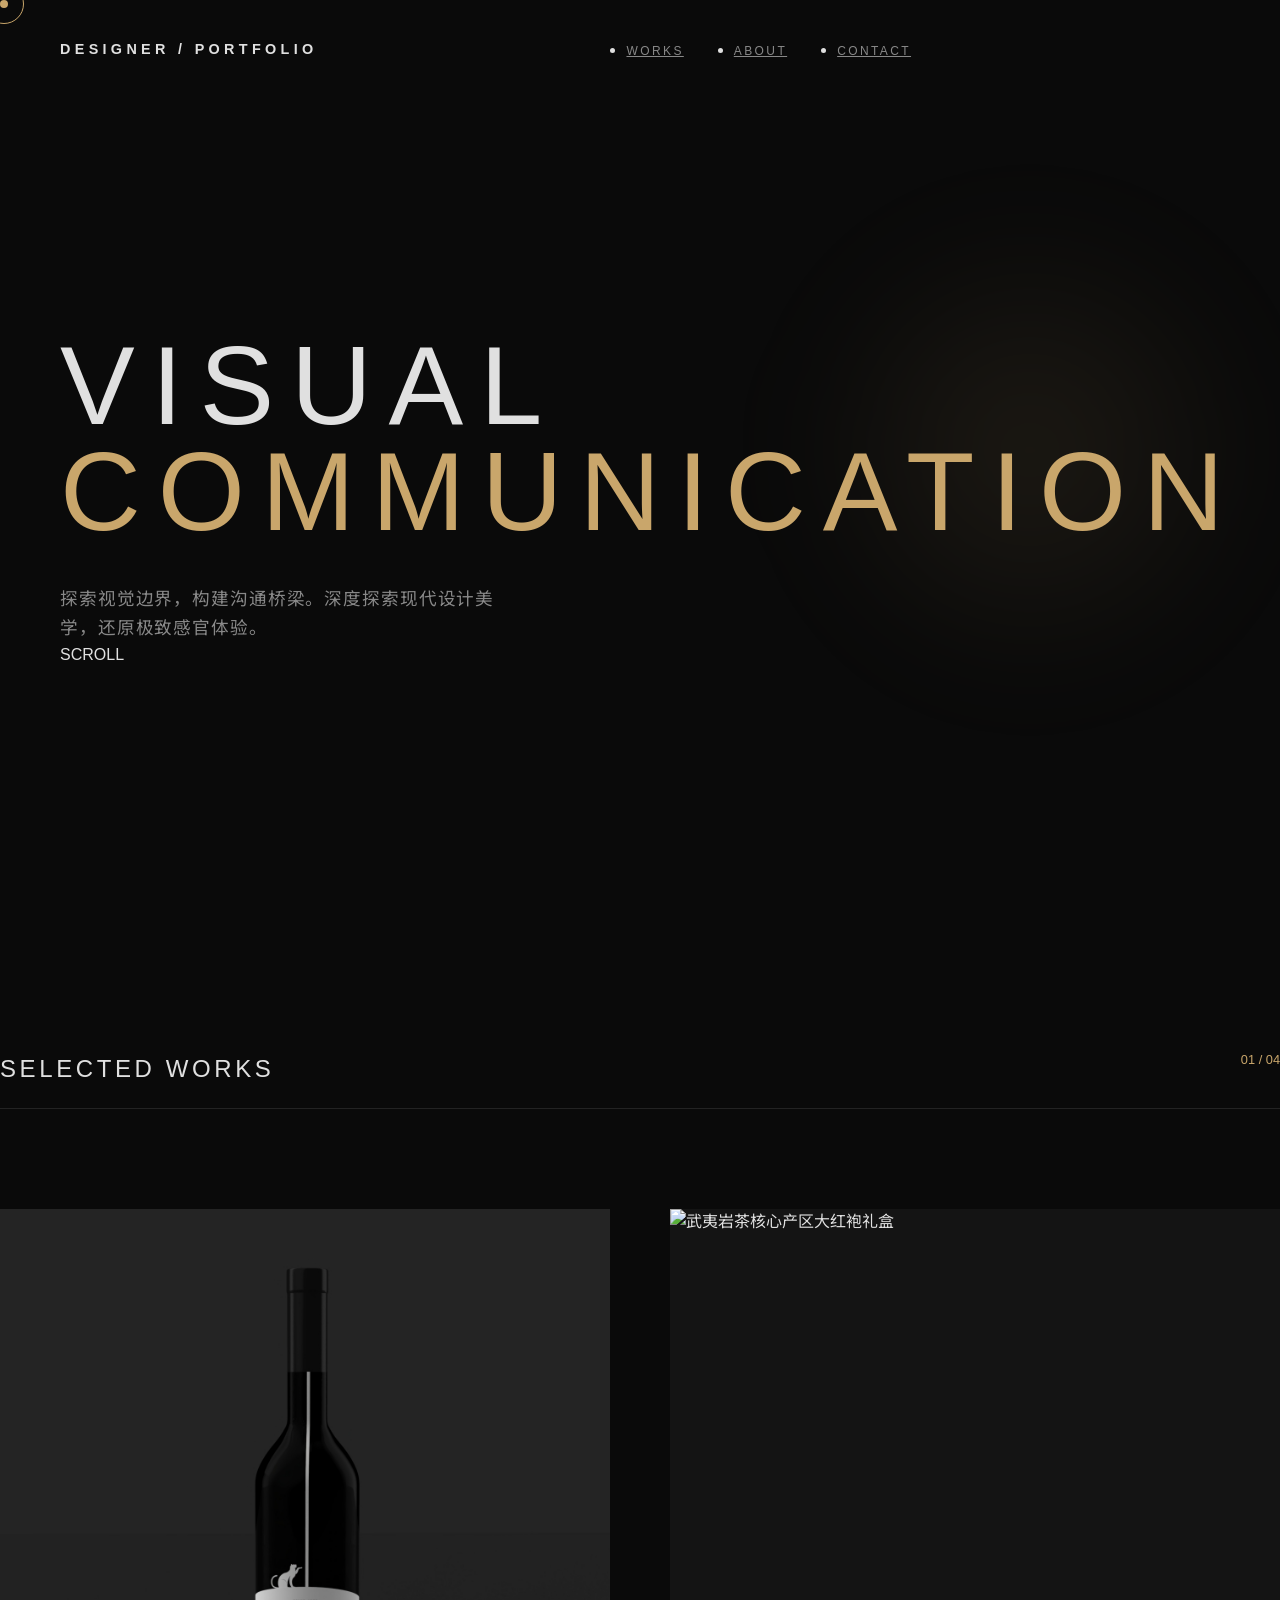
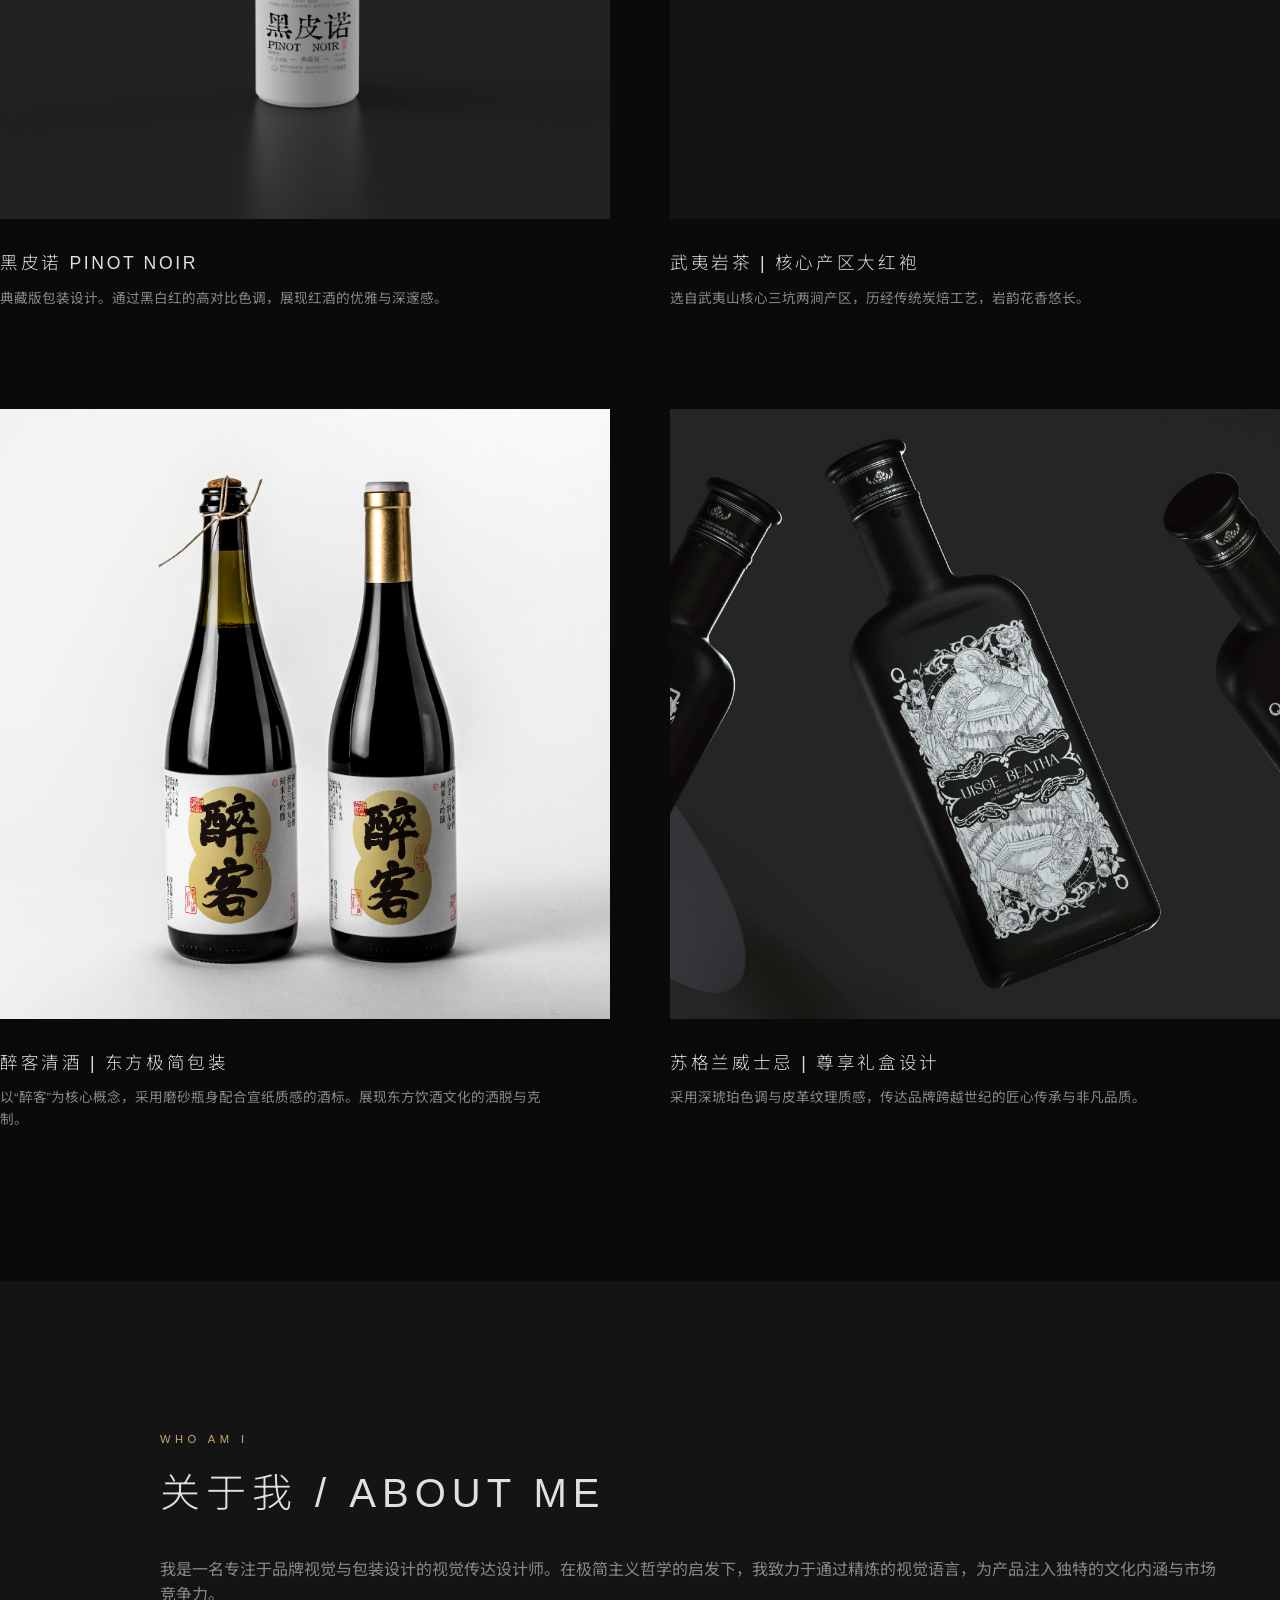
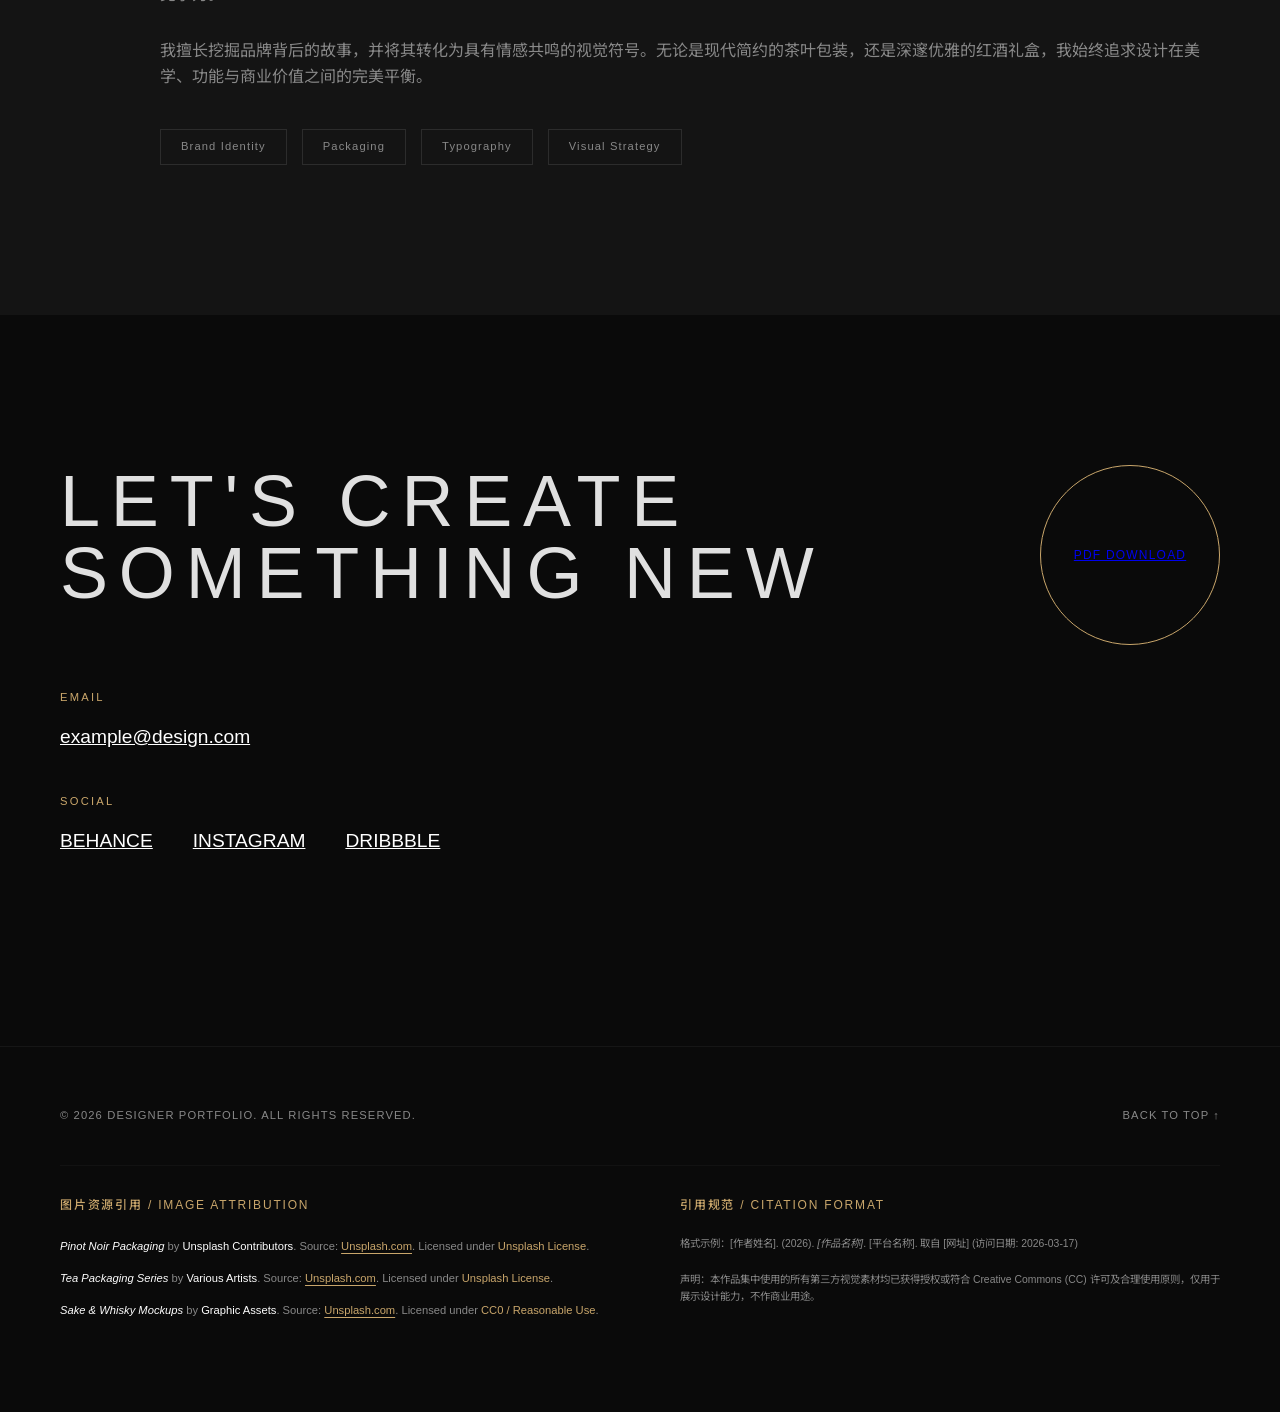
==== index.html @ 7d3fbe0e "Add files via upload" ====
<!DOCTYPE html>
<html lang="zh-CN">
<head>
    <meta charset="UTF-8">
    <meta name="viewport" content="width=device-width, initial-scale=1.0">
    <title>个人设计作品集 | Professional Design Portfolio</title>
    <meta name="description" content="视觉传达专业个人作品集 - 极简主义与现代美学的深度融合。探索视觉边界，构建沟通桥梁。">
    <meta name="keywords" content="视觉传达, 包装设计, 品牌设计, 高端包装设计, 作品集">
    
    <!-- Open Graph / Facebook -->
    <meta property="og:type" content="website">
    <meta property="og:title" content="视觉传达作品集 | Visual Communication Portfolio">
    <meta property="og:description" content="极简主义与现代美学的深度融合。探索视觉边界，构建沟通桥梁。">
    
    <link rel="stylesheet" href="style.css">
    <!-- Google Fonts: Noto Sans SC for Source Han Sans experience -->
    <link href="https://fonts.googleapis.com/css2?family=Noto+Sans+SC:wght@100;300;400;500;700;900&display=swap" rel="stylesheet">
    
    <!-- JSON-LD Structured Data for SEO -->
    <script type="application/ld+json">
    {
      "@context": "https://schema.org",
      "@type": "Person",
      "name": "设计师姓名",
      "jobTitle": "视觉传达设计师",
      "description": "专注于品牌视觉与包装设计的视觉传达设计师。",
      "url": "https://your-portfolio-url.com"
    }
    </script>
</head>
<body>
    <!-- Custom Cursor -->
    <div class="cursor"></div>
    <div class="cursor-follower"></div>

    <header>
        <nav class="container">
            <div class="logo">DESIGNER / PORTFOLIO</div>
            <ul class="nav-links">
                <li><a href="#works">WORKS</a></li>
                <li><a href="#about">ABOUT</a></li>
                <li><a href="#contact">CONTACT</a></li>
            </ul>
            <div class="menu-toggle">
                <span></span>
                <span></span>
            </div>
        </nav>
    </header>

    <main>
        <!-- Hero Section -->
        <section class="hero">
            <div class="hero-content container">
                <h1 class="reveal-text">VISUAL<br><span class="accent-text">COMMUNICATION</span></h1>
                <p class="reveal-text-slow">探索视觉边界，构建沟通桥梁。深度探索现代设计美学，还原极致感官体验。</p>
                <div class="scroll-indicator">
                    <div class="mouse"></div>
                    <span>SCROLL</span>
                </div>
            </div>
            <div class="hero-image-container">
                <img src="pinot-noir.jpg" alt="Featured Work: PINOT NOIR" class="hero-img">
            </div>
            <div class="hero-bg-overlay"></div>
        </section>

        <!-- Works Section -->
        <section id="works" class="works container">
            <div class="section-header">
                <h2 class="reveal-title">SELECTED WORKS</h2>
                <span class="section-number">01 / 04</span>
                <div class="divider"></div>
            </div>
            
            <div class="works-grid">
                <!-- Project 1 -->
                <div class="work-item" data-id="project1" data-category="Packaging">
                    <div class="work-image">
                        <img src="pinot-noir.jpg" alt="黑皮诺 PINOT NOIR 包装设计" class="lazy-load">
                        <div class="work-overlay">
                            <div class="overlay-content">
                                <span class="category">PACKAGING DESIGN</span>
                                <h3>黑皮诺 PINOT NOIR</h3>
                                <div class="view-project">VIEW PROJECT +</div>
                            </div>
                        </div>
                    </div>
                    <div class="work-info">
                        <h3>黑皮诺 PINOT NOIR</h3>
                        <p>典藏版包装设计。通过黑白红的高对比色调，展现红酒的优雅与深邃感。</p>
                    </div>
                </div>

                <!-- Project 2 -->
                <div class="work-item" data-id="project2" data-category="Tea">
                    <div class="work-image">
                        <img src="box-tea-premium.jpg" alt="武夷岩茶核心产区大红袍礼盒" class="lazy-load">
                        <div class="work-overlay">
                            <div class="overlay-content">
                                <span class="category">TEA PACKAGING</span>
                                <h3>武夷岩茶 | 大红袍</h3>
                                <div class="view-project">VIEW PROJECT +</div>
                            </div>
                        </div>
                    </div>
                    <div class="work-info">
                        <h3>武夷岩茶 | 核心产区大红袍</h3>
                        <p>选自武夷山核心三坑两涧产区，历经传统炭焙工艺，岩韵花香悠长。</p>
                    </div>
                </div>

                <!-- Project 3 -->
                <div class="work-item" data-id="project3" data-category="Sake">
                    <div class="work-image">
                        <img src="zuike.jpg" alt="醉客清酒包装" class="lazy-load">
                        <div class="work-overlay">
                            <div class="overlay-content">
                                <span class="category">LIQUOR PACKAGING</span>
                                <h3>醉客清酒 | ZUIKE SAKE</h3>
                                <div class="view-project">VIEW PROJECT +</div>
                            </div>
                        </div>
                    </div>
                    <div class="work-info">
                        <h3>醉客清酒 | 东方极简包装</h3>
                        <p>以“醉客”为核心概念，采用磨砂瓶身配合宣纸质感的酒标。展现东方饮酒文化的洒脱与克制。</p>
                    </div>
                </div>

                <!-- Project 4 -->
                <div class="work-item" data-id="project4" data-category="Whisky">
                    <div class="work-image">
                        <img src="sugelanweishiji.jpg" alt="苏格兰威士忌高端包装" class="lazy-load">
                        <div class="work-overlay">
                            <div class="overlay-content">
                                <span class="category">LIQUOR PACKAGING</span>
                                <h3>苏格兰威士忌 | SCOTCH WHISKY</h3>
                                <div class="view-project">VIEW PROJECT +</div>
                            </div>
                        </div>
                    </div>
                    <div class="work-info">
                        <h3>苏格兰威士忌 | 尊享礼盒设计</h3>
                        <p>采用深琥珀色调与皮革纹理质感，传达品牌跨越世纪的匠心传承与非凡品质。</p>
                    </div>
                </div>
            </div>
        </section>

        <!-- Project Detail Modal -->
        <div id="projectModal" class="modal">
            <div class="modal-backdrop"></div>
            <div class="modal-content-wrapper container">
                <div class="modal-close-btn">&times;</div>
                <div class="modal-body">
                    <div class="modal-image-side">
                        <img id="modalImage" src="" alt="Project Detail">
                    </div>
                    <div class="modal-info-side">
                        <div class="modal-header">
                            <span id="modalCategory" class="category-tag">CATEGORY</span>
                            <h2 id="modalTitle">Project Title</h2>
                        </div>
                        <div class="modal-meta-grid">
                            <div class="meta-item">
                                <span class="meta-label">创作时间 / DATE</span>
                                <span id="modalDate" class="meta-value">-</span>
                            </div>
                            <div class="meta-item">
                                <span class="meta-label">材质尺寸 / SIZE</span>
                                <span id="modalSize" class="meta-value">-</span>
                            </div>
                            <div class="meta-item">
                                <span class="meta-label">艺术家 / ARTIST</span>
                                <span id="modalArtist" class="meta-value">-</span>
                            </div>
                        </div>
                        <div class="modal-description">
                            <h3>作品描述 / DESCRIPTION</h3>
                            <p id="modalDesc">-</p>
                        </div>
                        <div class="modal-footer">
                            <a href="#" class="btn-outline">VIEW LIVE CASE</a>
                        </div>
                    </div>
                </div>
            </div>
        </div>

        <!-- About Section -->
        <section id="about" class="about">
            <div class="container about-flex">
                <div class="about-image reveal-left">
                    <img src="profile.jpg" alt="Profile" class="grayscale-img">
                </div>
                <div class="about-text reveal-right">
                    <span class="sub-title">WHO AM I</span>
                    <h2>关于我 / ABOUT ME</h2>
                    <p>我是一名专注于品牌视觉与包装设计的视觉传达设计师。在极简主义哲学的启发下，我致力于通过精炼的视觉语言，为产品注入独特的文化内涵与市场竞争力。</p>
                    <p>我擅长挖掘品牌背后的故事，并将其转化为具有情感共鸣的视觉符号。无论是现代简约的茶叶包装，还是深邃优雅的红酒礼盒，我始终追求设计在美学、功能与商业价值之间的完美平衡。</p>
                    <div class="skills-tag">
                        <span>Brand Identity</span>
                        <span>Packaging</span>
                        <span>Typography</span>
                        <span>Visual Strategy</span>
                    </div>
                </div>
            </div>
        </section>
    </main>

    <footer id="contact">
        <div class="container footer-content">
            <div class="footer-left">
                <h2 class="footer-title">LET'S CREATE<br>SOMETHING NEW</h2>
                <div class="contact-links">
                    <div class="contact-item">
                        <span class="label">EMAIL</span>
                        <a href="mailto:example@design.com" class="link-hover">example@design.com</a>
                    </div>
                    <div class="contact-item">
                        <span class="label">SOCIAL</span>
                        <div class="social-links">
                            <a href="#" class="link-hover">BEHANCE</a>
                            <a href="#" class="link-hover">INSTAGRAM</a>
                            <a href="#" class="link-hover">DRIBBBLE</a>
                        </div>
                    </div>
                </div>
            </div>
            <div class="footer-right">
                <a href="#" class="btn-circle">
                    <span>PDF DOWNLOAD</span>
                </a>
            </div>
        </div>
        <div class="container footer-bottom">
            <div class="copyright">&copy; 2026 DESIGNER PORTFOLIO. ALL RIGHTS RESERVED.</div>
            <div class="back-to-top" id="backToTop">BACK TO TOP ↑</div>
        </div>

        <!-- Image Attribution & Copyright Statement -->
        <div class="container attribution-section" aria-label="Image attribution">
            <div class="divider"></div>
            <div class="attribution-content">
                <div class="attribution-column">
                    <h4>图片资源引用 / IMAGE ATTRIBUTION</h4>
                    <ul class="attribution-list">
                        <li>
                            <cite>Pinot Noir Packaging</cite> by <span class="author">Unsplash Contributors</span>. 
                            Source: <a href="https://unsplash.com" target="_blank" rel="noopener">Unsplash.com</a>. 
                            Licensed under <span class="license">Unsplash License</span>.
                        </li>
                        <li>
                            <cite>Tea Packaging Series</cite> by <span class="author">Various Artists</span>. 
                            Source: <a href="https://unsplash.com" target="_blank" rel="noopener">Unsplash.com</a>. 
                            Licensed under <span class="license">Unsplash License</span>.
                        </li>
                        <li>
                            <cite>Sake & Whisky Mockups</cite> by <span class="author">Graphic Assets</span>. 
                            Source: <a href="https://unsplash.com" target="_blank" rel="noopener">Unsplash.com</a>. 
                            Licensed under <span class="license">CC0 / Reasonable Use</span>.
                        </li>
                    </ul>
                </div>
                <div class="attribution-column">
                    <h4>引用规范 / CITATION FORMAT</h4>
                    <p class="citation-example">
                        <small>
                            格式示例：[作者姓名]. (2026). <cite>[作品名称]</cite>. [平台名称]. 取自 [网址] (访问日期: 2026-03-17)
                        </small>
                    </p>
                    <p class="license-notice">
                        <small>声明：本作品集中使用的所有第三方视觉素材均已获得授权或符合 Creative Commons (CC) 许可及合理使用原则，仅用于展示设计能力，不作商业用途。</small>
                    </p>
                </div>
            </div>
        </div>
    </footer>

    <script src="script.js"></script>
</body>
</html>
---- style.css ----
/* Professional Minimalist Portfolio Implementation */

:root {
    --bg-color: #0a0a0a;
    --text-color: #e0e0e0;
    --accent-color: #c9a66b; /* Muted Gold */
    --gray-dark: #141414;
    --gray-medium: #888888;
    --white: #ffffff;
    --black: #000000;
    --transition-slow: all 0.8s cubic-bezier(0.2, 0.8, 0.2, 1);
    --transition-fast: all 0.4s cubic-bezier(0.25, 0.46, 0.45, 0.94);
}

* {
    margin: 0;
    padding: 0;
    box-sizing: border-box;
    cursor: none; /* Hide default cursor for custom cursor */
}

html {
    scroll-behavior: smooth;
    background-color: var(--bg-color);
}

body {
    font-family: 'Helvetica', 'Noto Sans SC', sans-serif;
    background-color: var(--bg-color);
    color: var(--text-color);
    line-height: 1.6;
    overflow-x: hidden;
    -webkit-font-smoothing: antialiased;
}

.container {
    max-width: 1400px;
    margin: 0 auto;
    padding: 0 60px;
}

/* Custom Cursor */
.cursor {
    width: 8px;
    height: 8px;
    background: var(--accent-color);
    border-radius: 50%;
    position: fixed;
    pointer-events: none;
    z-index: 9999;
    transition: transform 0.1s ease;
}

.cursor-follower {
    width: 40px;
    height: 40px;
    border: 1px solid var(--accent-color);
    border-radius: 50%;
    position: fixed;
    pointer-events: none;
    z-index: 9998;
    transition: transform 0.15s ease, width 0.3s, height 0.3s;
}

/* Typography */
h1, h2, h3 {
    font-weight: 300;
    letter-spacing: 0.15em;
    text-transform: uppercase;
}

.accent-text {
    color: var(--accent-color);
    font-weight: 500;
}

/* Header & Navigation */
header {
    height: 100px;
    display: flex;
    align-items: center;
    position: fixed;
    top: 0;
    width: 100%;
    z-index: 1000;
    transition: var(--transition-fast);
}

header.scrolled {
    height: 70px;
    background-color: rgba(10, 10, 10, 0.85);
    backdrop-filter: blur(15px);
    border-bottom: 1px solid rgba(255, 255, 255, 0.05);
}

nav {
    display: flex;
    justify-content: space-between;
    align-items: center;
    width: 100%;
}

.logo {
    font-size: 0.9rem;
    font-weight: 700;
    letter-spacing: 0.3em;
}

.nav-links {
    display: flex;
    gap: 50px;
}

.nav-links a {
    font-size: 0.75rem;
    letter-spacing: 0.2em;
    color: var(--gray-medium);
    position: relative;
}

.nav-links a::after {
    content: '';
    position: absolute;
    bottom: -5px;
    left: 0;
    width: 0;
    height: 1px;
    background: var(--accent-color);
    transition: var(--transition-fast);
}

.nav-links a:hover {
    color: var(--white);
}

.nav-links a:hover::after {
    width: 100%;
}

/* Hero Section */
.hero {
    height: 100vh;
    display: flex;
    align-items: center;
    justify-content: space-between;
    position: relative;
    padding-top: 100px;
}

.hero-content {
    flex: 1.2;
    z-index: 10;
}

.hero h1 {
    font-size: 7rem;
    line-height: 0.95;
    margin-bottom: 40px;
    opacity: 0;
    transform: translateY(50px);
}

.hero p {
    font-size: 1.1rem;
    max-width: 450px;
    color: var(--gray-medium);
    letter-spacing: 0.05em;
    opacity: 0;
}

.hero-image-container {
    flex: 1;
    height: 80vh;
    display: flex;
    align-items: center;
    justify-content: center;
    position: relative;
    overflow: hidden;
}

.hero-img {
    width: 100%;
    height: 100%;
    object-fit: cover;
    filter: grayscale(0.2) brightness(0.8);
    transition: var(--transition-slow);
}

.hero-bg-overlay {
    position: absolute;
    width: 500px;
    height: 500px;
    background: radial-gradient(circle, rgba(201, 166, 107, 0.1) 0%, transparent 70%);
    top: 50%;
    right: 0%;
    transform: translateY(-50%);
    filter: blur(50px);
    pointer-events: none;
}

/* Works Section */
.works {
    padding: 150px 0;
}

.section-header {
    margin-bottom: 100px;
    position: relative;
}

.section-header h2 {
    font-size: 1.5rem;
    margin-bottom: 20px;
}

.section-number {
    position: absolute;
    right: 0;
    top: 0;
    font-size: 0.8rem;
    color: var(--accent-color);
    font-weight: 500;
}

.divider {
    width: 100%;
    height: 1px;
    background: rgba(255, 255, 255, 0.1);
}

.works-grid {
    display: grid;
    grid-template-columns: repeat(2, 1fr);
    gap: 100px 60px;
}

.work-item {
    position: relative;
}

.work-image {
    position: relative;
    aspect-ratio: 1 / 1;
    overflow: hidden;
    background: var(--gray-dark);
}

.work-image img {
    width: 100%;
    height: 100%;
    object-fit: cover;
    transition: var(--transition-slow);
    opacity: 0;
}

.work-image img.loaded {
    opacity: 1;
}

.work-overlay {
    position: absolute;
    top: 0;
    left: 0;
    width: 100%;
    height: 100%;
    background: rgba(0, 0, 0, 0.8);
    display: flex;
    align-items: center;
    justify-content: center;
    opacity: 0;
    transition: var(--transition-fast);
}

.overlay-content {
    text-align: center;
    transform: translateY(20px);
    transition: var(--transition-fast);
}

.work-item:hover .work-overlay {
    opacity: 1;
}

.work-item:hover .overlay-content {
    transform: translateY(0);
}

.work-item:hover .work-image img {
    transform: scale(1.1);
}

.category {
    font-size: 0.7rem;
    color: var(--accent-color);
    letter-spacing: 0.3em;
    display: block;
    margin-bottom: 15px;
}

.view-project {
    margin-top: 25px;
    font-size: 0.75rem;
    letter-spacing: 0.1em;
    border-bottom: 1px solid var(--accent-color);
    display: inline-block;
    padding-bottom: 5px;
}

.work-info {
    margin-top: 30px;
}

.work-info h3 {
    font-size: 1.1rem;
    margin-bottom: 10px;
}

.work-info p {
    font-size: 0.85rem;
    color: var(--gray-medium);
    max-width: 90%;
}

/* About Section */
.about {
    padding: 150px 0;
    background: var(--gray-dark);
}

.about-flex {
    display: flex;
    gap: 100px;
    align-items: center;
}

.about-image {
    flex: 1;
    overflow: hidden;
}

.grayscale-img {
    width: 100%;
    filter: grayscale(1);
    transition: var(--transition-slow);
}

.grayscale-img:hover {
    filter: grayscale(0);
}

.sub-title {
    font-size: 0.7rem;
    color: var(--accent-color);
    letter-spacing: 0.4em;
    display: block;
    margin-bottom: 20px;
}

.about-text h2 {
    font-size: 2.5rem;
    margin-bottom: 40px;
    line-height: 1.2;
}

.about-text p {
    margin-bottom: 30px;
    color: var(--gray-medium);
}

.skills-tag {
    display: flex;
    flex-wrap: wrap;
    gap: 15px;
    margin-top: 40px;
}

.skills-tag span {
    padding: 8px 20px;
    border: 1px solid rgba(255, 255, 255, 0.1);
    font-size: 0.7rem;
    letter-spacing: 0.1em;
    color: var(--gray-medium);
}

/* Footer */
footer {
    padding: 150px 0 60px;
}

.footer-content {
    display: flex;
    justify-content: space-between;
    margin-bottom: 150px;
}

.footer-title {
    font-size: 4.5rem;
    line-height: 1;
    margin-bottom: 80px;
}

.contact-item {
    margin-bottom: 40px;
}

.label {
    display: block;
    font-size: 0.7rem;
    color: var(--accent-color);
    letter-spacing: 0.2em;
    margin-bottom: 15px;
}

.link-hover {
    font-size: 1.2rem;
    color: var(--white);
    position: relative;
}

.social-links {
    display: flex;
    gap: 40px;
}

.btn-circle {
    width: 180px;
    height: 180px;
    border: 1px solid var(--accent-color);
    border-radius: 50%;
    display: flex;
    align-items: center;
    justify-content: center;
    transition: var(--transition-fast);
}

.btn-circle span {
    font-size: 0.75rem;
    letter-spacing: 0.1em;
    text-align: center;
}

.btn-circle:hover {
    background: var(--accent-color);
    color: var(--black);
    transform: scale(1.1);
}

.footer-bottom {
    display: flex;
    justify-content: space-between;
    padding-top: 60px;
    border-top: 1px solid rgba(255, 255, 255, 0.05);
    font-size: 0.7rem;
    color: var(--gray-medium);
    letter-spacing: 0.1em;
}

/* Attribution Section Styles */
.attribution-section {
    padding-top: 40px;
    padding-bottom: 20px;
    color: var(--gray-medium);
}

.attribution-section .divider {
    margin-bottom: 30px;
    opacity: 0.3;
}

.attribution-content {
    display: flex;
    gap: 80px;
    flex-wrap: wrap;
}

.attribution-column {
    flex: 1;
    min-width: 300px;
}

.attribution-column h4 {
    font-size: 0.75rem;
    color: var(--accent-color);
    margin-bottom: 20px;
    letter-spacing: 0.15em;
    font-weight: 500;
}

.attribution-list {
    list-style: none;
    font-size: 0.7rem;
    line-height: 1.8;
}

.attribution-list li {
    margin-bottom: 12px;
}

.attribution-list cite {
    color: var(--white);
    font-style: italic;
}

.attribution-list .author {
    color: var(--white);
}

.attribution-list .license {
    color: var(--accent-color);
}

.attribution-list a {
    color: var(--accent-color);
    text-decoration: underline;
    text-underline-offset: 3px;
    transition: var(--transition-fast);
}

.attribution-list a:hover {
    color: var(--white);
}

.citation-example, .license-notice {
    margin-bottom: 20px;
    line-height: 1.6;
}

.attribution-column small {
    font-size: 0.65rem;
    color: var(--gray-medium);
    display: block;
}

.back-to-top {
    cursor: pointer;
    transition: var(--transition-fast);
}

.back-to-top:hover {
    color: var(--white);
}

/* Modal Styles */
.modal {
    position: fixed;
    top: 0;
    left: 0;
    width: 100%;
    height: 100%;
    z-index: 2000;
    display: none; /* Controlled by JS */
    align-items: center;
    justify-content: center;
    overflow: hidden;
}

.modal.active {
    display: flex;
}

.modal-backdrop {
    position: absolute;
    top: 0;
    left: 0;
    width: 100%;
    height: 100%;
    background: rgba(0, 0, 0, 0.95);
    backdrop-filter: blur(10px);
    opacity: 0;
    transition: opacity 0.5s ease;
}

.modal.active .modal-backdrop {
    opacity: 1;
}

.modal-content-wrapper {
    position: relative;
    z-index: 2;
    width: 100%;
    max-height: 90vh;
    background: var(--gray-dark);
    transform: translateY(50px);
    opacity: 0;
    transition: var(--transition-slow);
    overflow-y: auto;
    border: 1px solid rgba(255, 255, 255, 0.05);
}

.modal.active .modal-content-wrapper {
    opacity: 1;
    transform: translateY(0);
}

.modal-close-btn {
    position: absolute;
    top: 30px;
    right: 30px;
    font-size: 2.5rem;
    color: var(--accent-color);
    cursor: pointer;
    z-index: 10;
    line-height: 1;
    transition: var(--transition-fast);
}

.modal-close-btn:hover {
    transform: rotate(90deg);
}

.modal-body {
    display: flex;
    min-height: 60vh;
}

.modal-image-side {
    flex: 1.2;
    background: #000;
    display: flex;
    align-items: center;
    justify-content: center;
    padding: 40px;
}

.modal-image-side img {
    max-width: 100%;
    max-height: 70vh;
    object-fit: contain;
    box-shadow: 0 20px 50px rgba(0, 0, 0, 0.5);
}

.modal-info-side {
    flex: 1;
    padding: 60px;
    display: flex;
    flex-direction: column;
}

.category-tag {
    font-size: 0.7rem;
    color: var(--accent-color);
    letter-spacing: 0.3em;
    display: block;
    margin-bottom: 15px;
}

#modalTitle {
    font-size: 2.5rem;
    margin-bottom: 40px;
    line-height: 1.2;
}

.modal-meta-grid {
    display: grid;
    grid-template-columns: repeat(2, 1fr);
    gap: 30px;
    margin-bottom: 50px;
    padding-bottom: 30px;
    border-bottom: 1px solid rgba(255, 255, 255, 0.05);
}

.meta-label {
    display: block;
    font-size: 0.65rem;
    color: var(--gray-medium);
    letter-spacing: 0.1em;
    margin-bottom: 8px;
}

.meta-value {
    font-size: 0.9rem;
    color: var(--white);
    font-weight: 300;
}

.modal-description h3 {
    font-size: 0.8rem;
    color: var(--accent-color);
    margin-bottom: 20px;
}

.modal-description p {
    font-size: 0.95rem;
    color: var(--gray-medium);
    line-height: 1.8;
}

.modal-footer {
    margin-top: auto;
    padding-top: 40px;
}

.btn-outline {
    display: inline-block;
    padding: 15px 35px;
    border: 1px solid var(--accent-color);
    color: var(--accent-color);
    font-size: 0.75rem;
    letter-spacing: 0.1em;
    transition: var(--transition-fast);
}

.btn-outline:hover {
    background: var(--accent-color);
    color: var(--black);
}

/* Animations */
.is-visible {
    opacity: 1 !important;
    transform: translateY(0) !important;
}

@keyframes fadeInUp {
    from { opacity: 0; transform: translateY(50px); }
    to { opacity: 1; transform: translateY(0); }
}

/* Responsive */
@media (max-width: 1200px) {
    .hero h1 { font-size: 5rem; }
    .footer-title { font-size: 3.5rem; }
    #modalTitle { font-size: 2rem; }
}

@media (max-width: 992px) {
    .container { padding: 0 40px; }
    .works-grid { grid-template-columns: 1fr; gap: 80px; }
    .about-flex { flex-direction: column; gap: 60px; }
    .modal-body { flex-direction: column; }
    .modal-image-side { padding: 40px 20px; }
    .modal-info-side { padding: 40px; }
}

@media (max-width: 768px) {
    .hero { flex-direction: column; text-align: center; height: auto; padding-top: 150px; }
    .hero h1 { font-size: 3.5rem; }
    .hero-image-container { width: 100%; height: 50vh; margin-top: 50px; }
    .footer-content { flex-direction: column; gap: 80px; }
    .footer-title { font-size: 2.5rem; }
    .modal-meta-grid { grid-template-columns: 1fr; }
}
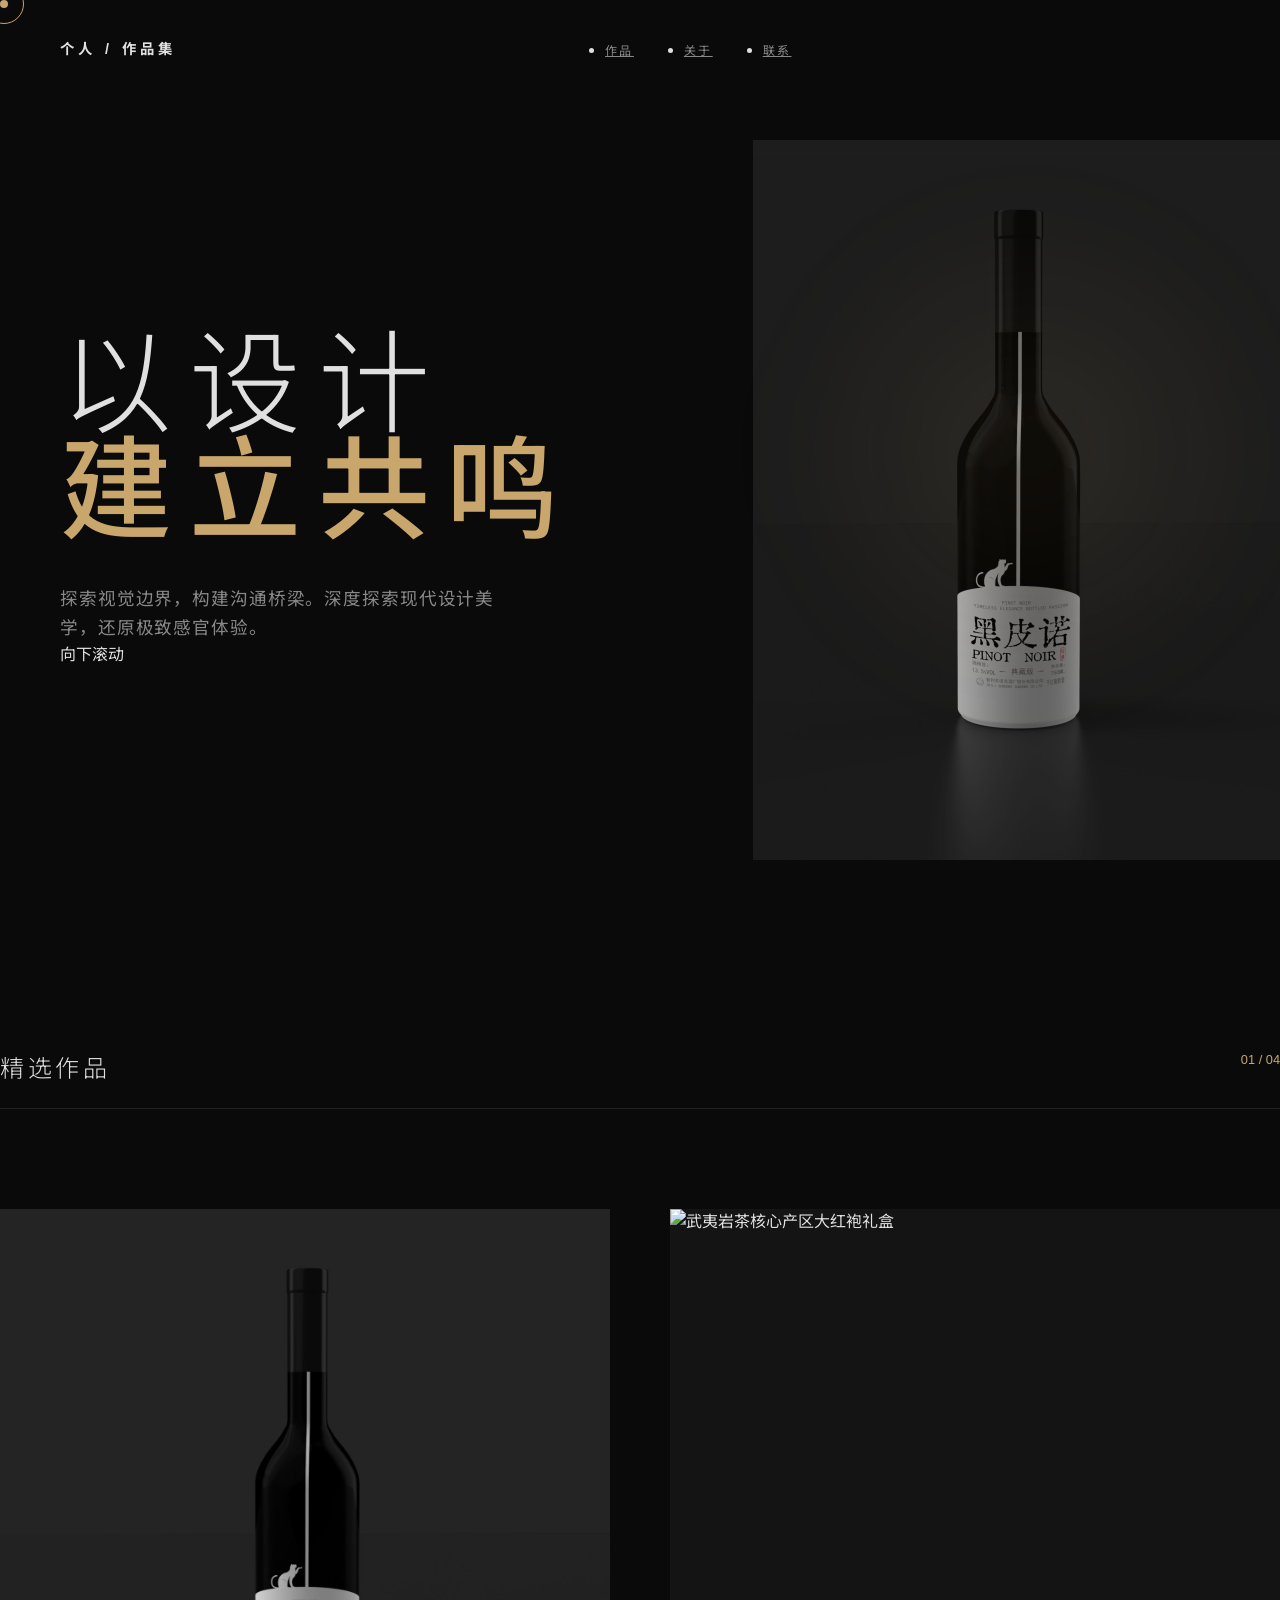
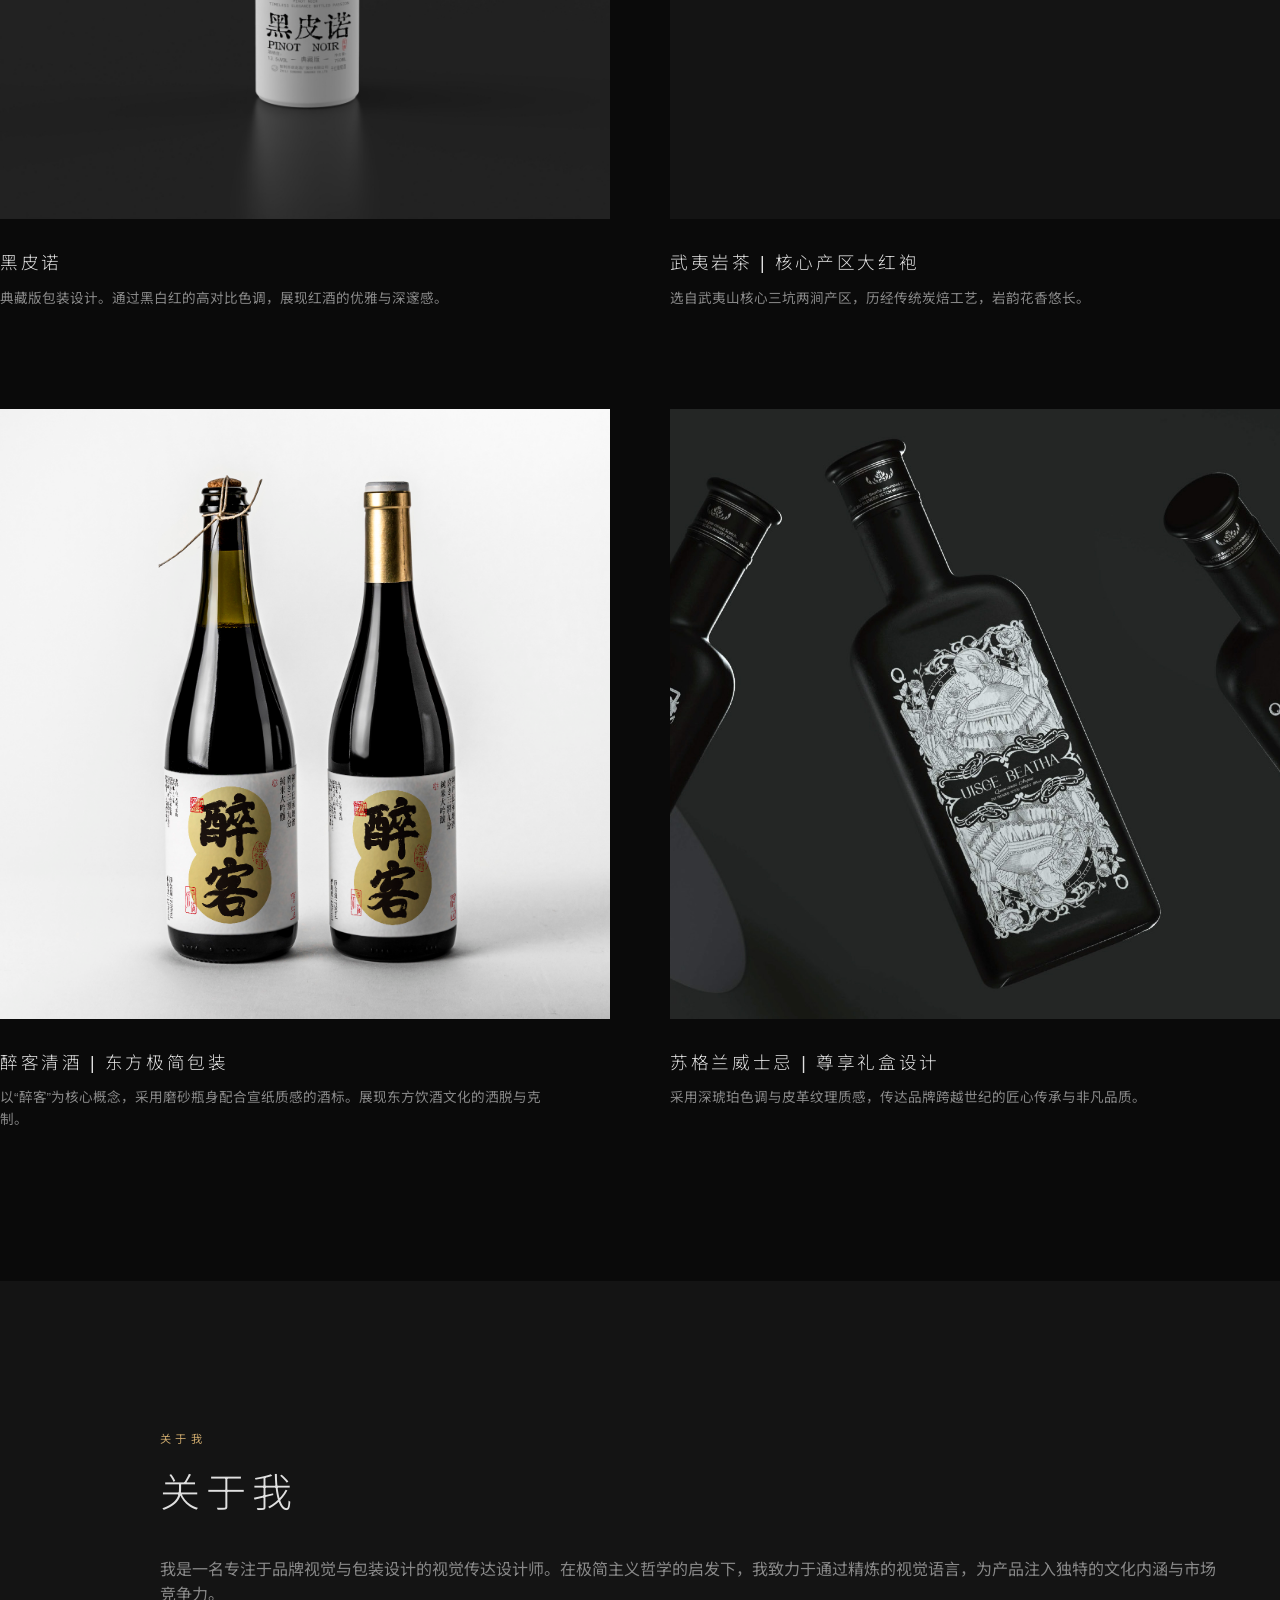
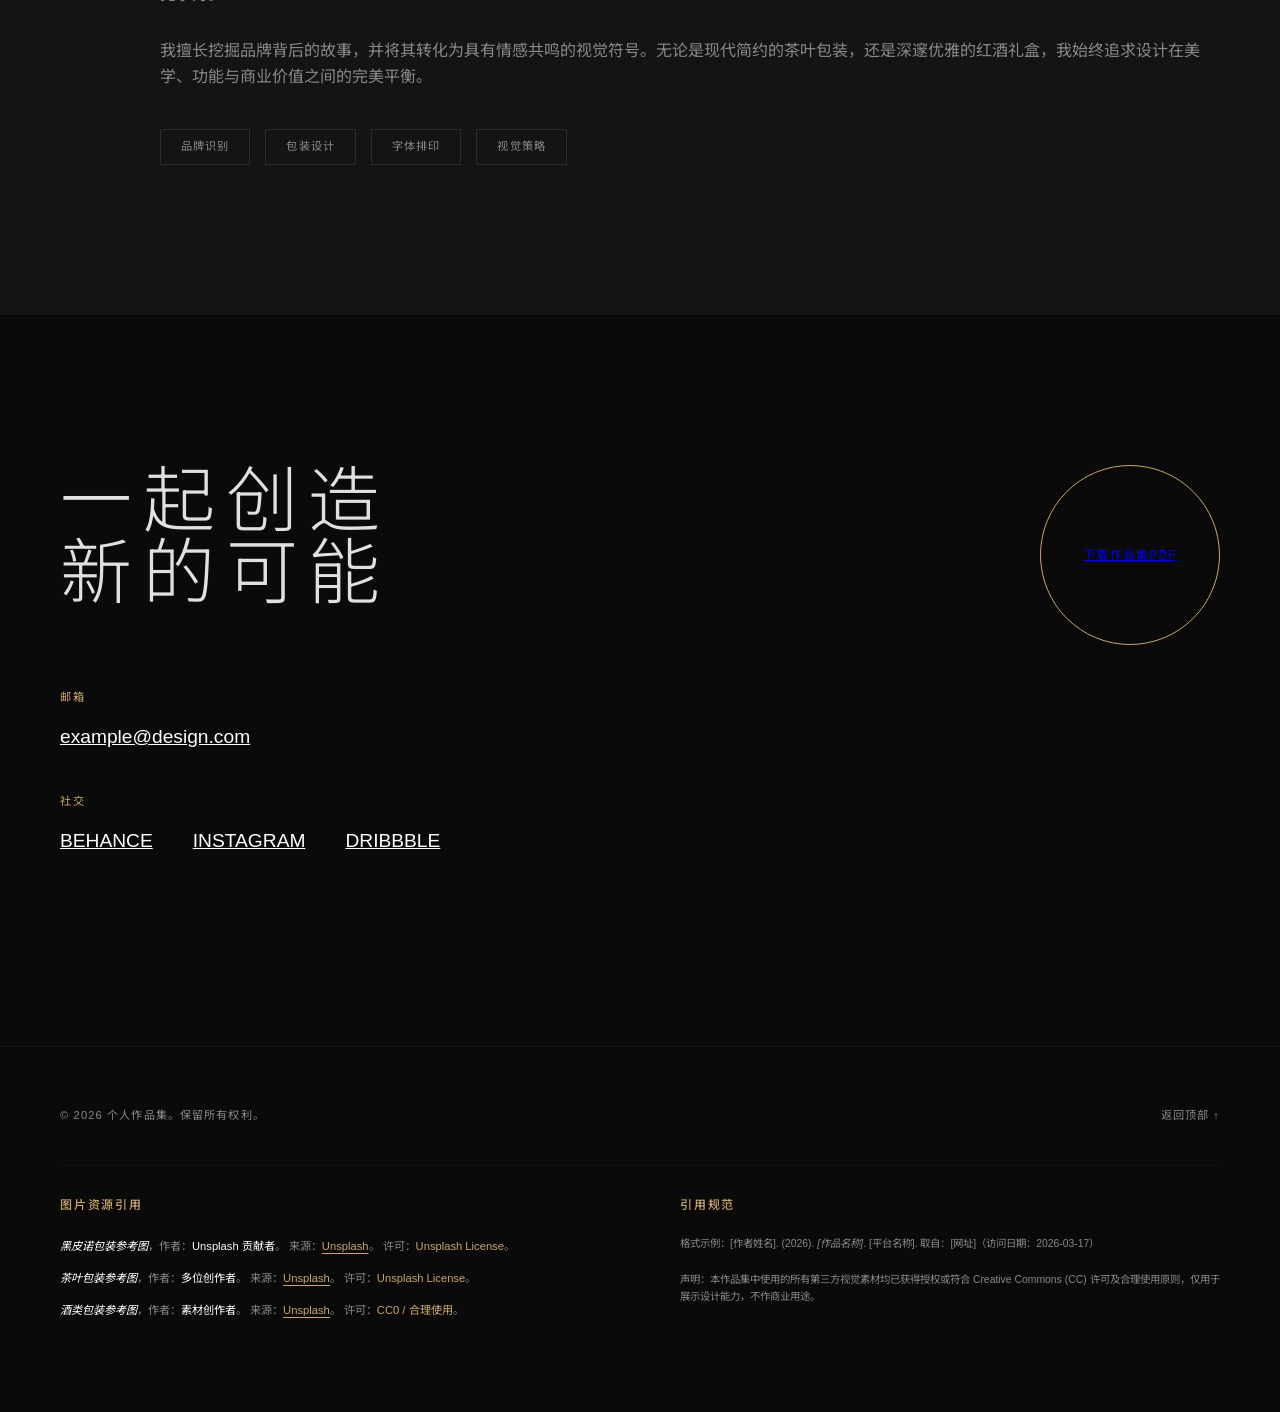
==== commit de8cb7ef: "Add files via upload" ====
--- a/index.html
+++ b/index.html
@@ -3,13 +3,13 @@
 <head>
     <meta charset="UTF-8">
     <meta name="viewport" content="width=device-width, initial-scale=1.0">
-    <title>个人设计作品集 | Professional Design Portfolio</title>
+    <title>个人设计作品集</title>
     <meta name="description" content="视觉传达专业个人作品集 - 极简主义与现代美学的深度融合。探索视觉边界，构建沟通桥梁。">
     <meta name="keywords" content="视觉传达, 包装设计, 品牌设计, 高端包装设计, 作品集">
     
     <!-- Open Graph / Facebook -->
     <meta property="og:type" content="website">
-    <meta property="og:title" content="视觉传达作品集 | Visual Communication Portfolio">
+    <meta property="og:title" content="视觉传达作品集">
     <meta property="og:description" content="极简主义与现代美学的深度融合。探索视觉边界，构建沟通桥梁。">
     
     <link rel="stylesheet" href="style.css">
@@ -35,11 +35,11 @@
 
     <header>
         <nav class="container">
-            <div class="logo">DESIGNER / PORTFOLIO</div>
+            <div class="logo">个人 / 作品集</div>
             <ul class="nav-links">
-                <li><a href="#works">WORKS</a></li>
-                <li><a href="#about">ABOUT</a></li>
-                <li><a href="#contact">CONTACT</a></li>
+                <li><a href="#works">作品</a></li>
+                <li><a href="#about">关于</a></li>
+                <li><a href="#contact">联系</a></li>
             </ul>
             <div class="menu-toggle">
                 <span></span>
@@ -52,15 +52,15 @@
         <!-- Hero Section -->
         <section class="hero">
             <div class="hero-content container">
-                <h1 class="reveal-text">VISUAL<br><span class="accent-text">COMMUNICATION</span></h1>
+                <h1 class="reveal-text">以设计<br><span class="accent-text">建立共鸣</span></h1>
                 <p class="reveal-text-slow">探索视觉边界，构建沟通桥梁。深度探索现代设计美学，还原极致感官体验。</p>
                 <div class="scroll-indicator">
                     <div class="mouse"></div>
-                    <span>SCROLL</span>
+                    <span>向下滚动</span>
                 </div>
             </div>
             <div class="hero-image-container">
-                <img src="pinot-noir.jpg" alt="Featured Work: PINOT NOIR" class="hero-img">
+                <img src="pinot-noir.jpg" alt="首页主视觉：黑皮诺包装设计" class="hero-img">
             </div>
             <div class="hero-bg-overlay"></div>
         </section>
@@ -68,7 +68,7 @@
         <!-- Works Section -->
         <section id="works" class="works container">
             <div class="section-header">
-                <h2 class="reveal-title">SELECTED WORKS</h2>
+                <h2 class="reveal-title">精选作品</h2>
                 <span class="section-number">01 / 04</span>
                 <div class="divider"></div>
             </div>
@@ -77,17 +77,17 @@
                 <!-- Project 1 -->
                 <div class="work-item" data-id="project1" data-category="Packaging">
                     <div class="work-image">
-                        <img src="pinot-noir.jpg" alt="黑皮诺 PINOT NOIR 包装设计" class="lazy-load">
-                        <div class="work-overlay">
-                            <div class="overlay-content">
-                                <span class="category">PACKAGING DESIGN</span>
-                                <h3>黑皮诺 PINOT NOIR</h3>
-                                <div class="view-project">VIEW PROJECT +</div>
-                            </div>
-                        </div>
-                    </div>
-                    <div class="work-info">
-                        <h3>黑皮诺 PINOT NOIR</h3>
+                        <img src="pinot-noir.jpg" alt="黑皮诺包装设计" class="lazy-load">
+                        <div class="work-overlay">
+                            <div class="overlay-content">
+                                <span class="category">包装设计</span>
+                                <h3>黑皮诺</h3>
+                                <div class="view-project">查看项目 +</div>
+                            </div>
+                        </div>
+                    </div>
+                    <div class="work-info">
+                        <h3>黑皮诺</h3>
                         <p>典藏版包装设计。通过黑白红的高对比色调，展现红酒的优雅与深邃感。</p>
                     </div>
                 </div>
@@ -98,9 +98,9 @@
                         <img src="box-tea-premium.jpg" alt="武夷岩茶核心产区大红袍礼盒" class="lazy-load">
                         <div class="work-overlay">
                             <div class="overlay-content">
-                                <span class="category">TEA PACKAGING</span>
+                                <span class="category">茶叶包装</span>
                                 <h3>武夷岩茶 | 大红袍</h3>
-                                <div class="view-project">VIEW PROJECT +</div>
+                                <div class="view-project">查看项目 +</div>
                             </div>
                         </div>
                     </div>
@@ -116,9 +116,9 @@
                         <img src="zuike.jpg" alt="醉客清酒包装" class="lazy-load">
                         <div class="work-overlay">
                             <div class="overlay-content">
-                                <span class="category">LIQUOR PACKAGING</span>
-                                <h3>醉客清酒 | ZUIKE SAKE</h3>
-                                <div class="view-project">VIEW PROJECT +</div>
+                                <span class="category">酒类包装</span>
+                                <h3>醉客清酒</h3>
+                                <div class="view-project">查看项目 +</div>
                             </div>
                         </div>
                     </div>
@@ -134,9 +134,9 @@
                         <img src="sugelanweishiji.jpg" alt="苏格兰威士忌高端包装" class="lazy-load">
                         <div class="work-overlay">
                             <div class="overlay-content">
-                                <span class="category">LIQUOR PACKAGING</span>
-                                <h3>苏格兰威士忌 | SCOTCH WHISKY</h3>
-                                <div class="view-project">VIEW PROJECT +</div>
+                                <span class="category">酒类包装</span>
+                                <h3>苏格兰威士忌</h3>
+                                <div class="view-project">查看项目 +</div>
                             </div>
                         </div>
                     </div>
@@ -155,33 +155,33 @@
                 <div class="modal-close-btn">&times;</div>
                 <div class="modal-body">
                     <div class="modal-image-side">
-                        <img id="modalImage" src="" alt="Project Detail">
+                        <img id="modalImage" src="" alt="作品详情">
                     </div>
                     <div class="modal-info-side">
                         <div class="modal-header">
-                            <span id="modalCategory" class="category-tag">CATEGORY</span>
-                            <h2 id="modalTitle">Project Title</h2>
+                            <span id="modalCategory" class="category-tag">分类</span>
+                            <h2 id="modalTitle">作品标题</h2>
                         </div>
                         <div class="modal-meta-grid">
                             <div class="meta-item">
-                                <span class="meta-label">创作时间 / DATE</span>
+                                <span class="meta-label">创作时间</span>
                                 <span id="modalDate" class="meta-value">-</span>
                             </div>
                             <div class="meta-item">
-                                <span class="meta-label">材质尺寸 / SIZE</span>
+                                <span class="meta-label">材质尺寸</span>
                                 <span id="modalSize" class="meta-value">-</span>
                             </div>
                             <div class="meta-item">
-                                <span class="meta-label">艺术家 / ARTIST</span>
+                                <span class="meta-label">创作者</span>
                                 <span id="modalArtist" class="meta-value">-</span>
                             </div>
                         </div>
                         <div class="modal-description">
-                            <h3>作品描述 / DESCRIPTION</h3>
+                            <h3>作品描述</h3>
                             <p id="modalDesc">-</p>
                         </div>
                         <div class="modal-footer">
-                            <a href="#" class="btn-outline">VIEW LIVE CASE</a>
+                            <a href="#" class="btn-outline">查看案例</a>
                         </div>
                     </div>
                 </div>
@@ -192,18 +192,18 @@
         <section id="about" class="about">
             <div class="container about-flex">
                 <div class="about-image reveal-left">
-                    <img src="profile.jpg" alt="Profile" class="grayscale-img">
+                    <img src="profile.jpg" alt="个人照片" class="grayscale-img">
                 </div>
                 <div class="about-text reveal-right">
-                    <span class="sub-title">WHO AM I</span>
-                    <h2>关于我 / ABOUT ME</h2>
+                    <span class="sub-title">关于我</span>
+                    <h2>关于我</h2>
                     <p>我是一名专注于品牌视觉与包装设计的视觉传达设计师。在极简主义哲学的启发下，我致力于通过精炼的视觉语言，为产品注入独特的文化内涵与市场竞争力。</p>
                     <p>我擅长挖掘品牌背后的故事，并将其转化为具有情感共鸣的视觉符号。无论是现代简约的茶叶包装，还是深邃优雅的红酒礼盒，我始终追求设计在美学、功能与商业价值之间的完美平衡。</p>
                     <div class="skills-tag">
-                        <span>Brand Identity</span>
-                        <span>Packaging</span>
-                        <span>Typography</span>
-                        <span>Visual Strategy</span>
+                        <span>品牌识别</span>
+                        <span>包装设计</span>
+                        <span>字体排印</span>
+                        <span>视觉策略</span>
                     </div>
                 </div>
             </div>
@@ -213,14 +213,14 @@
     <footer id="contact">
         <div class="container footer-content">
             <div class="footer-left">
-                <h2 class="footer-title">LET'S CREATE<br>SOMETHING NEW</h2>
+                <h2 class="footer-title">一起创造<br>新的可能</h2>
                 <div class="contact-links">
                     <div class="contact-item">
-                        <span class="label">EMAIL</span>
+                        <span class="label">邮箱</span>
                         <a href="mailto:example@design.com" class="link-hover">example@design.com</a>
                     </div>
                     <div class="contact-item">
-                        <span class="label">SOCIAL</span>
+                        <span class="label">社交</span>
                         <div class="social-links">
                             <a href="#" class="link-hover">BEHANCE</a>
                             <a href="#" class="link-hover">INSTAGRAM</a>
@@ -231,44 +231,44 @@
             </div>
             <div class="footer-right">
                 <a href="#" class="btn-circle">
-                    <span>PDF DOWNLOAD</span>
+                    <span>下载作品集PDF</span>
                 </a>
             </div>
         </div>
         <div class="container footer-bottom">
-            <div class="copyright">&copy; 2026 DESIGNER PORTFOLIO. ALL RIGHTS RESERVED.</div>
-            <div class="back-to-top" id="backToTop">BACK TO TOP ↑</div>
-        </div>
-
-        <!-- Image Attribution & Copyright Statement -->
+            <div class="copyright">&copy; 2026 个人作品集。保留所有权利。</div>
+            <div class="back-to-top" id="backToTop">返回顶部 ↑</div>
+        </div>
+
+        <!-- 图片引用与版权声明 -->
         <div class="container attribution-section" aria-label="Image attribution">
             <div class="divider"></div>
             <div class="attribution-content">
                 <div class="attribution-column">
-                    <h4>图片资源引用 / IMAGE ATTRIBUTION</h4>
+                    <h4>图片资源引用</h4>
                     <ul class="attribution-list">
                         <li>
-                            <cite>Pinot Noir Packaging</cite> by <span class="author">Unsplash Contributors</span>. 
-                            Source: <a href="https://unsplash.com" target="_blank" rel="noopener">Unsplash.com</a>. 
-                            Licensed under <span class="license">Unsplash License</span>.
+                            <cite>黑皮诺包装参考图</cite>，作者：<span class="author">Unsplash 贡献者</span>。
+                            来源：<a href="https://unsplash.com" target="_blank" rel="noopener">Unsplash</a>。
+                            许可：<span class="license">Unsplash License</span>。
                         </li>
                         <li>
-                            <cite>Tea Packaging Series</cite> by <span class="author">Various Artists</span>. 
-                            Source: <a href="https://unsplash.com" target="_blank" rel="noopener">Unsplash.com</a>. 
-                            Licensed under <span class="license">Unsplash License</span>.
+                            <cite>茶叶包装参考图</cite>，作者：<span class="author">多位创作者</span>。
+                            来源：<a href="https://unsplash.com" target="_blank" rel="noopener">Unsplash</a>。
+                            许可：<span class="license">Unsplash License</span>。
                         </li>
                         <li>
-                            <cite>Sake & Whisky Mockups</cite> by <span class="author">Graphic Assets</span>. 
-                            Source: <a href="https://unsplash.com" target="_blank" rel="noopener">Unsplash.com</a>. 
-                            Licensed under <span class="license">CC0 / Reasonable Use</span>.
+                            <cite>酒类包装参考图</cite>，作者：<span class="author">素材创作者</span>。
+                            来源：<a href="https://unsplash.com" target="_blank" rel="noopener">Unsplash</a>。
+                            许可：<span class="license">CC0 / 合理使用</span>。
                         </li>
                     </ul>
                 </div>
                 <div class="attribution-column">
-                    <h4>引用规范 / CITATION FORMAT</h4>
+                    <h4>引用规范</h4>
                     <p class="citation-example">
                         <small>
-                            格式示例：[作者姓名]. (2026). <cite>[作品名称]</cite>. [平台名称]. 取自 [网址] (访问日期: 2026-03-17)
+                            格式示例：[作者姓名]. (2026). <cite>[作品名称]</cite>. [平台名称]. 取自：[网址]（访问日期：2026-03-17）
                         </small>
                     </p>
                     <p class="license-notice">
